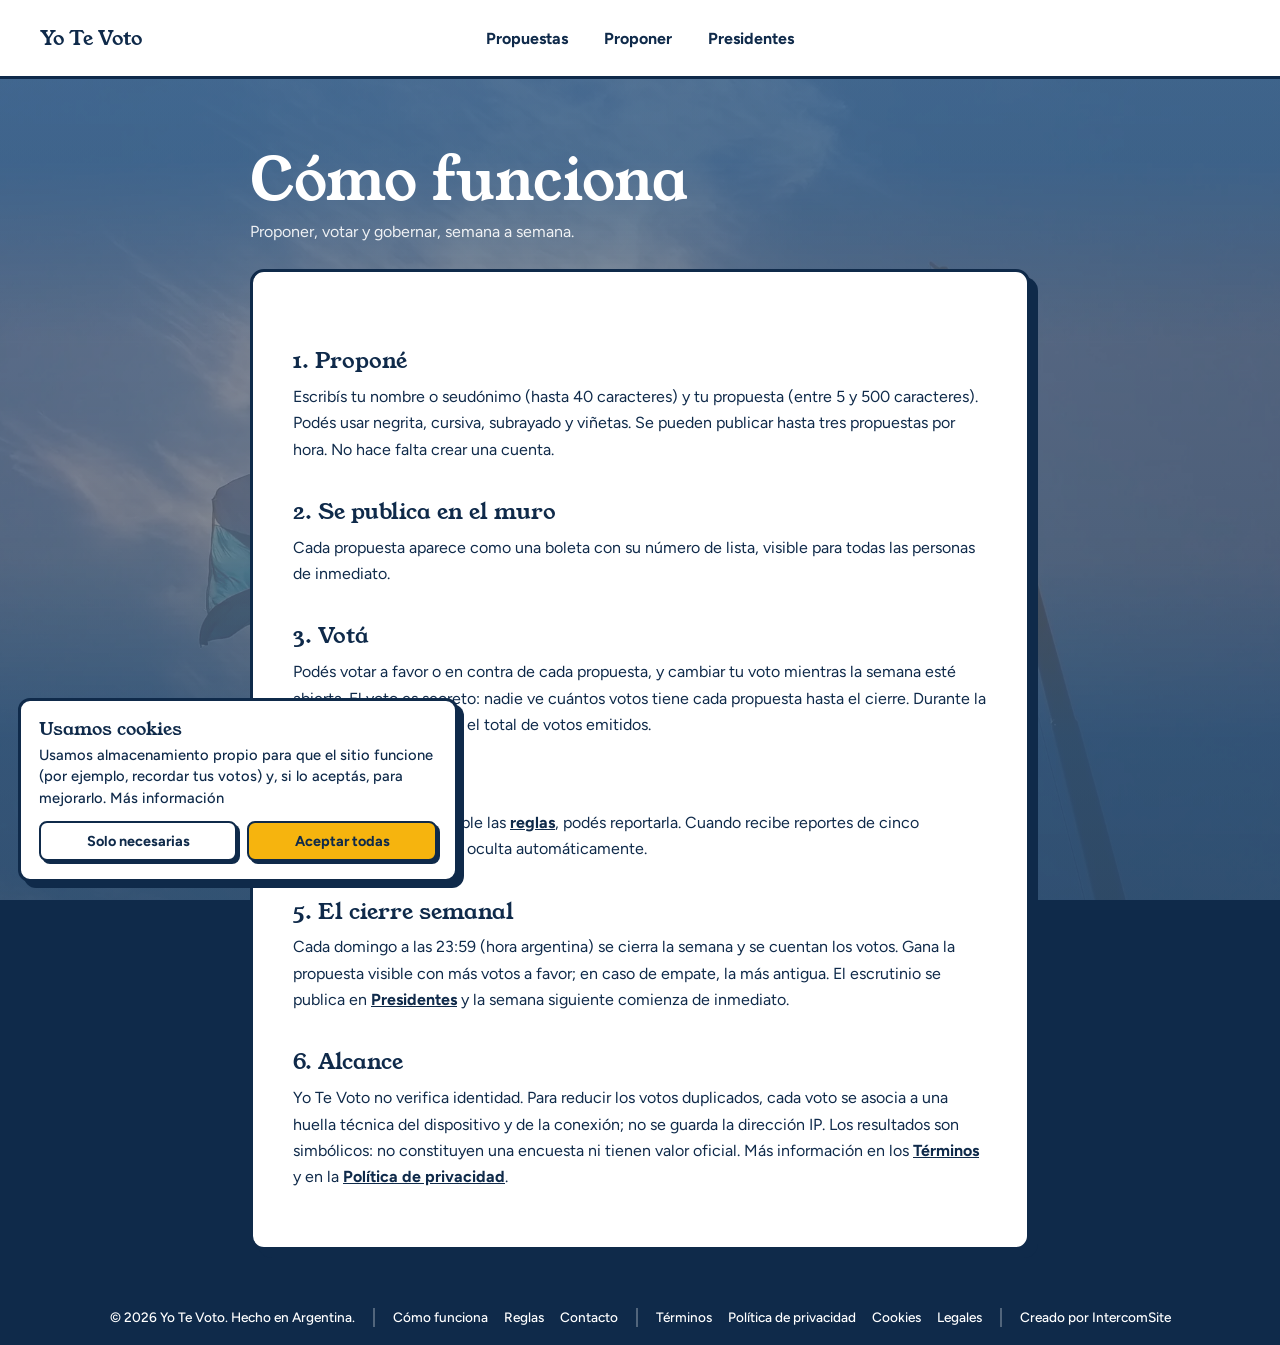
==== como-funciona/index.html @ ecec3f7b "add: Added Adsense" ====
<!doctype html>
<html lang="es-AR">
  <head>
    <meta charset="utf-8" />
    <meta name="viewport" content="width=device-width, initial-scale=1" />
    <title>Cómo funciona | Yo Te Voto</title>
    <meta name="description" content="Descubrí cómo funciona Yo Te Voto: publicá tu propuesta, votá las de otros y conocé a la presidencia de la semana." />
    <meta name="robots" content="index,follow,max-image-preview:large,max-snippet:-1" />
    <link rel="canonical" href="https://yotevoto.com.ar/como-funciona/" />
    <meta name="application-name" content="Yo Te Voto" />
    <meta name="author" content="IntercomSite" />
    <meta name="google-adsense-account" content="ca-pub-2066576602777227" />
    <meta property="og:type" content="website" />
    <meta property="og:site_name" content="Yo Te Voto" />
    <meta property="og:locale" content="es_AR" />
    <meta property="og:title" content="Cómo funciona | Yo Te Voto" />
    <meta property="og:description" content="Descubrí cómo funciona Yo Te Voto: publicá tu propuesta, votá las de otros y conocé a la presidencia de la semana." />
    <meta property="og:url" content="https://yotevoto.com.ar/como-funciona/" />
    <meta property="og:image" content="https://yotevoto.com.ar/assets/img/brand/og-default.png" />
    <meta property="og:image:type" content="image/png" />
    <meta property="og:image:width" content="1200" />
    <meta property="og:image:height" content="630" />
    <meta property="og:image:alt" content="Yo Te Voto: un pájaro que deposita su voto en una urna" />
    <meta name="twitter:card" content="summary_large_image" />
    <meta name="twitter:title" content="Cómo funciona | Yo Te Voto" />
    <meta name="twitter:description" content="Descubrí cómo funciona Yo Te Voto: publicá tu propuesta, votá las de otros y conocé a la presidencia de la semana." />
    <meta name="twitter:image" content="https://yotevoto.com.ar/assets/img/brand/og-default.png" />
    <link rel="icon" href="/favicon.ico" sizes="48x48" />
    <link rel="icon" type="image/png" sizes="32x32" href="/assets/img/brand/favicon-32.png" />
    <link rel="icon" type="image/png" sizes="16x16" href="/assets/img/brand/favicon-16.png" />
    <link rel="apple-touch-icon" href="/assets/img/brand/apple-touch-icon.png" />
    <link rel="manifest" href="/site.webmanifest" />
    <meta name="theme-color" content="#74acdf" />
    <script type="application/ld+json">
      {
        "@context": "https://schema.org",
        "@graph": [
          {
            "@type": "Organization",
            "@id": "https://yotevoto.com.ar/#organizacion",
            "name": "Yo Te Voto",
            "url": "https://yotevoto.com.ar/",
            "logo": {
              "@type": "ImageObject",
              "url": "https://yotevoto.com.ar/assets/img/brand/logo.png",
              "width": 1024,
              "height": 1024
            },
            "email": "contacto@intercomsite.com.ar"
          },
          {
            "@type": "WebSite",
            "@id": "https://yotevoto.com.ar/#sitio",
            "url": "https://yotevoto.com.ar/",
            "name": "Yo Te Voto",
            "inLanguage": "es-AR",
            "publisher": {
              "@id": "https://yotevoto.com.ar/#organizacion"
            }
          },
          {
            "@type": "AboutPage",
            "@id": "https://yotevoto.com.ar/como-funciona/#pagina",
            "url": "https://yotevoto.com.ar/como-funciona/",
            "name": "Cómo funciona | Yo Te Voto",
            "description": "Descubrí cómo funciona Yo Te Voto: publicá tu propuesta, votá las de otros y conocé a la presidencia de la semana.",
            "inLanguage": "es-AR",
            "isPartOf": {
              "@id": "https://yotevoto.com.ar/#sitio"
            },
            "breadcrumb": {
              "@id": "https://yotevoto.com.ar/como-funciona/#migas"
            }
          },
          {
            "@type": "BreadcrumbList",
            "@id": "https://yotevoto.com.ar/como-funciona/#migas",
            "itemListElement": [
              {
                "@type": "ListItem",
                "position": 1,
                "name": "Inicio",
                "item": "https://yotevoto.com.ar/"
              },
              {
                "@type": "ListItem",
                "position": 2,
                "name": "Cómo funciona",
                "item": "https://yotevoto.com.ar/como-funciona/"
              }
            ]
          }
        ]
      }
    </script>
    <link rel="preconnect" href="https://fonts.googleapis.com" />
    <link rel="preconnect" href="https://fonts.gstatic.com" crossorigin />
    <link
      href="https://fonts.googleapis.com/css2?family=Young+Serif&family=Figtree:wght@400;500;700;800&display=swap"
      rel="stylesheet"
    />
    <link rel="stylesheet" href="/assets/css/base.css?v=20261029-10" />
    <link rel="stylesheet" href="/assets/css/legal.css?v=20261029-10" />
    <link rel="stylesheet" href="/assets/css/pie-min.css?v=20261029-10" />
    <link rel="stylesheet" href="/assets/css/consent.css?v=20261029-10" />
    <script type="speculationrules">
      { "prerender": [{ "where": { "href_matches": "/*" }, "eagerness": "moderate" }] }
    </script>
  </head>
  <body class="legal">
    <div class="fondos" id="fondos" aria-hidden="true"></div>

    <header class="nav">
      <a class="marca" href="/muro/">Yo Te Voto</a>
      <nav class="items" aria-label="Principal">
        <a href="/muro/">Propuestas</a>
        <a href="/">Proponer</a>
        <a href="/presidentes/">Presidentes</a>
      </nav>
      <div class="redes"></div>
    </header>

    <main>
      <div class="encabezado">
        <h1>Cómo funciona</h1>
        <p>Proponer, votar y gobernar, semana a semana.</p>
      </div>
      <article class="documento">

        <h2>1. Proponé</h2>
        <p>Escribís tu nombre o seudónimo (hasta 40 caracteres) y tu propuesta (entre 5 y 500 caracteres). Podés usar negrita, cursiva, subrayado y viñetas. Se pueden publicar hasta tres propuestas por hora. No hace falta crear una cuenta.</p>

        <h2>2. Se publica en el muro</h2>
        <p>Cada propuesta aparece como una boleta con su número de lista, visible para todas las personas de inmediato.</p>

        <h2>3. Votá</h2>
        <p>Podés votar a favor o en contra de cada propuesta, y cambiar tu voto mientras la semana esté abierta. El voto es secreto: nadie ve cuántos votos tiene cada propuesta hasta el cierre. Durante la semana solo se muestra el total de votos emitidos.</p>

        <h2>4. Reportá</h2>
        <p>Si una propuesta incumple las <a href="/reglas/">reglas</a>, podés reportarla. Cuando recibe reportes de cinco conexiones distintas, se oculta automáticamente.</p>

        <h2>5. El cierre semanal</h2>
        <p>Cada domingo a las 23:59 (hora argentina) se cierra la semana y se cuentan los votos. Gana la propuesta visible con más votos a favor; en caso de empate, la más antigua. El escrutinio se publica en <a href="/presidentes/">Presidentes</a> y la semana siguiente comienza de inmediato.</p>

        <h2>6. Alcance</h2>
        <p>Yo Te Voto no verifica identidad. Para reducir los votos duplicados, cada voto se asocia a una huella técnica del dispositivo y de la conexión; no se guarda la dirección IP. Los resultados son simbólicos: no constituyen una encuesta ni tienen valor oficial. Más información en los <a href="/terminos/">Términos</a> y en la <a href="/privacidad/">Política de privacidad</a>.</p>

      </article>
    </main>

    <footer class="pie-min">
      <span>© 2026 Yo Te Voto. Hecho en Argentina.</span>
      <nav aria-label="Información"><a href="/como-funciona/">Cómo funciona</a><a href="/reglas/">Reglas</a><a href="mailto:contacto@intercomsite.com.ar">Contacto</a></nav>
      <nav aria-label="Legales"><a href="/terminos/">Términos</a><a href="/privacidad/">Política de privacidad</a><a href="/cookies/">Cookies</a><a href="/legales/">Legales</a></nav>
      <span>Creado por <a class="creador" href="https://intercomsite.com.ar" target="_blank" rel="noopener">IntercomSite</a></span>
    </footer>
    <script defer src="/assets/js/fondos.js?v=20261029-10"></script>
    <script defer src="/assets/js/consent.js?v=20261029-10"></script>
  </body>
</html>
---- assets/css/base.css ----
:root {
  --cielo: #74acdf;
  --marino: #0f2a4a;
  --sol: #f6b40e;
  --blanco: #fff;
  --papel: #eef4fa;
  --serif: "Young Serif", Georgia, "Times New Roman", serif;
  --sans: "Figtree", system-ui, -apple-system, "Segoe UI", sans-serif;
}
*,
*::before,
*::after {
  box-sizing: border-box;
}
html {
  scroll-behavior: smooth;
}
body {
  margin: 0;
  font-family: var(--sans);
  color: var(--marino);
  background: var(--marino);
  -webkit-font-smoothing: antialiased;
}
a {
  color: inherit;
}

/* ---------- Transición entre páginas (View Transitions) ----------
   La página vieja queda opaca y la nueva aparece encima: sin parpadeos. */
@view-transition {
  navigation: auto;
}
.marca {
  view-transition-name: marca;
}
@keyframes vt-entra {
  from {
    opacity: 0;
  }
}
::view-transition-image-pair(root) {
  isolation: auto;
}
::view-transition-old(root),
::view-transition-new(root) {
  mix-blend-mode: normal;
}
::view-transition-old(root) {
  animation: none;
}
::view-transition-new(root) {
  animation: vt-entra 0.35s ease-out both;
}
::view-transition-group(marca) {
  animation-duration: 0.35s;
}
@media (prefers-reduced-motion: reduce) {
  @view-transition {
    navigation: none;
  }
}

/* ---------- Scrollbar a tono con la web ---------- */
/* Solo Firefox: si Chrome/Edge/Safari ven estas dos propiedades,
         ignoran el estilo ::-webkit-scrollbar de abajo y vuelven las flechas. */
@supports not selector(::-webkit-scrollbar) {
  html {
    scrollbar-width: thin;
    scrollbar-color: var(--cielo) var(--marino);
  }
}
::-webkit-scrollbar {
  width: 12px;
  height: 12px;
}
::-webkit-scrollbar-button {
  display: none; /* sin flechas */
  width: 0;
  height: 0;
}
::-webkit-scrollbar-track {
  background: var(--marino);
}
::-webkit-scrollbar-thumb {
  background: var(--cielo);
  border: 2px solid var(--marino);
  border-radius: 10px;
}
::-webkit-scrollbar-thumb:hover,
::-webkit-scrollbar-thumb:active {
  background: var(--sol);
}
::-webkit-scrollbar-corner {
  background: var(--marino);
}

/* ---------- Íconos ---------- */
.material-symbols-rounded {
  font-size: 22px;
  line-height: 1;
  user-select: none;
  font-variation-settings:
    "FILL" 0,
    "wght" 500,
    "opsz" 24;
  transition: font-variation-settings 0.15s;
}
:focus-visible {
  outline: 3px solid var(--sol);
  outline-offset: 3px;
}

/* ---------- Fondo con slideshow ----------
   Cada capa sube con fade (z-index 2) sobre la anterior (z-index 1), que sigue
   opaca y con su zoom hasta que termina el fade: sin cortes ni saltos. */
.fondos {
  position: fixed;
  inset: 0;
  z-index: -1;
  background: var(--marino);
  overflow: hidden;
}
.fondo {
  position: absolute;
  inset: 0;
  background-size: cover;
  background-position: center;
  opacity: 0;
  transform: scale(1);
  will-change: opacity, transform;
  transition:
    opacity 1.6s ease,
    transform 0s 1.6s;
}
.fondo.previo,
.fondo.activo {
  opacity: 1;
  z-index: 1;
  transform: scale(1.08);
  transition:
    opacity 1.6s ease,
    transform 9s linear; /* igual en ambas: el zoom no se corta al pasar a previo */
}
.fondo.activo {
  z-index: 2;
}
/* Overlay: banda celeste-blanca-celeste (bandera) + velo marino para leer el texto */
.fondos::after {
  content: "";
  position: absolute;
  inset: 0;
  z-index: 3;
  background:
    linear-gradient(rgba(8, 20, 38, 0.38), rgba(8, 20, 38, 0.58)),
    linear-gradient(
      rgba(116, 172, 223, 0.85) 18%,
      rgba(255, 255, 255, 0.55) 38% 62%,
      rgba(116, 172, 223, 0.85) 82%
    );
}

/* ---------- Navbar ---------- */
.nav {
  position: fixed;
  inset: 0 0 auto 0;
  z-index: 30;
  display: grid;
  grid-template-columns: 1fr auto 1fr;
  align-items: center;
  gap: 12px;
  padding: 19px clamp(18px, 4vw, 40px); /* mismo lugar que el título de index */
  background: var(--blanco);
  border-bottom: 3px solid var(--marino);
}
.marca {
  font: 400 1.25rem/28px var(--serif); /* mismo tamaño y alto de línea que en index */
  text-decoration: none;
  justify-self: start;
  /* anclado arriba: su posición (40, 24) no depende de lo que tenga el resto del header */
  align-self: start;
  margin-top: 5px;
}
.redes {
  min-height: 38px; /* aunque esté vacío, el header mide lo mismo */
}
.items {
  display: flex;
  gap: 6px;
}
.items a {
  font-weight: 700;
  text-decoration: none;
  padding: 6px 13px;
  border: 2px solid transparent;
  border-radius: 8px;
  transition: background 0.15s;
}
.items a:hover {
  background: var(--cielo);
  border-color: var(--marino);
}
.items a[aria-current] {
  background: var(--sol);
  border-color: var(--marino);
  box-shadow: 2px 2px 0 var(--marino);
}
.redes {
  display: flex;
  gap: 9px;
  justify-content: flex-end;
}
.redes a {
  width: 38px;
  height: 38px;
  display: grid;
  place-items: center;
  background: var(--blanco);
  border: 2px solid var(--marino);
  border-radius: 8px;
  box-shadow: 3px 3px 0 var(--marino);
  transition:
    transform 0.1s,
    box-shadow 0.1s,
    background 0.15s;
}
.redes a:hover {
  background: var(--cielo);
}
.redes a:active {
  transform: translate(3px, 3px);
  box-shadow: 0 0 0 var(--marino);
}
.redes svg {
  width: 20px;
  height: 20px;
  display: block;
}
@media (max-width: 760px) {
  .nav {
    grid-template-columns: 1fr auto;
  }
  .items {
    grid-column: 1 / -1;
    grid-row: 2;
    justify-content: center;
  }
  .redes {
    grid-row: 1;
    grid-column: 2;
  }
}

/* ---------- Footer con bandera ---------- */
.pie {
  position: relative;
  overflow: hidden;
  margin-top: 90px;
  min-height: 600px;
  background: var(--cielo);
  border-top: 3px solid var(--marino);
}
.bandera {
  position: absolute;
  inset: 0;
  width: 100%;
  height: 100%;
  display: block;
}
.pie::before {
  content: "";
  position: absolute;
  inset: 0;
  z-index: 1;
  background: linear-gradient(rgba(238, 244, 250, 0.55), rgba(238, 244, 250, 0) 12%);
}
.pie-contenido {
  position: relative;
  z-index: 2;
  max-width: 1180px;
  margin: 0 auto;
  padding: 56px clamp(20px, 5vw, 40px) 0;
  display: grid;
  grid-template-columns: 1.6fr 1fr 1fr 1fr 1fr;
  gap: 32px;
}
.pie h3 {
  font: 800 0.98rem var(--sans);
  margin: 0 0 14px;
}
.pie-contenido a {
  display: block;
  width: fit-content; /* el link mide lo que mide su texto, no toda la columna */
  text-decoration: none;
  font-weight: 500;
  padding: 4px 0;
}
.pie-contenido a:hover {
  text-decoration: underline;
  text-underline-offset: 3px;
  text-decoration-thickness: 2px;
}
.pie .marca-col strong {
  font: 400 1.3rem var(--serif);
  display: block;
}
.pie .marca-col p {
  margin: 8px 0 16px;
  max-width: 36ch;
  line-height: 1.5;
  font-size: 0.95rem;
}
.pie .marca-col .cta {
  display: inline-block;
  font-weight: 800;
  background: var(--sol);
  border: 2px solid var(--marino);
  border-radius: 10px;
  padding: 10px 16px;
  box-shadow: 4px 4px 0 var(--marino);
  transition:
    transform 0.12s,
    box-shadow 0.12s;
}
.pie .marca-col .cta:hover {
  transform: translate(-1px, -1px);
  box-shadow: 5px 5px 0 var(--marino);
  text-decoration: none;
}
.pie .marca-col .cta:active {
  transform: translate(4px, 4px);
  box-shadow: 0 0 0 var(--marino);
}
.pie .copy {
  font-size: 0.82rem;
  opacity: 0.7;
  margin-top: 16px;
}
.gigante {
  position: absolute;
  z-index: 2;
  left: 50%;
  bottom: -0.13em;
  transform: translateX(-50%);
  margin: 0;
  white-space: nowrap;
  pointer-events: none;
  font: 400 clamp(2.6rem, 11.5vw, 10.5rem)/0.9 var(--serif);
  color: var(--blanco);
  -webkit-text-stroke: 3px var(--marino);
}
@media (prefers-reduced-motion: reduce) {
  .fondo,
  .fondo.activo {
    transition: opacity 0.01s;
    transform: none;
  }
}

/* ---------- Cartel de "sin contenido" ---------- */
.vacio {
  max-width: 540px;
  margin-inline: auto; /* centrado */
  background: var(--blanco);
  border: 3px solid var(--marino);
  border-radius: 14px;
  box-shadow: 8px 8px 0 var(--marino);
  overflow: hidden;
  animation: vacio-entra 0.5s ease-out both;
}
.vacio[hidden] {
  display: none;
}
.vacio-cab {
  padding: 10px;
  border-bottom: 3px solid var(--marino);
  background: linear-gradient(
    var(--cielo) 0 33.33%,
    var(--blanco) 33.33% 66.66%,
    var(--cielo) 66.66%
  );
}
.vacio-pill {
  display: inline-block;
  font-weight: 800;
  font-size: 0.85rem;
  background: var(--blanco);
  border: 3px solid var(--marino);
  border-radius: 8px;
  padding: 3px 12px 4px;
}
.vacio-cuerpo {
  padding: 22px 24px 26px;
  text-align: center;
}
.vacio-ic {
  width: 84px;
  height: 84px;
  display: block;
  margin: 0 auto 8px;
}
.vacio h2 {
  font: 400 clamp(1.5rem, 4vw, 1.9rem) / 1.15 var(--serif);
  margin: 0 0 10px;
  text-wrap: balance;
}
.vacio p {
  margin: 0 auto 20px;
  max-width: 38ch;
  line-height: 1.5;
}
.vacio .cta {
  display: inline-block;
  font-weight: 800;
  text-decoration: none;
  background: var(--sol);
  border: 2px solid var(--marino);
  border-radius: 10px;
  padding: 11px 18px;
  box-shadow: 4px 4px 0 var(--marino);
  transition:
    transform 0.12s,
    box-shadow 0.12s;
}
.vacio .cta:hover {
  transform: translate(-1px, -1px);
  box-shadow: 5px 5px 0 var(--marino);
}
.vacio .cta:active {
  transform: translate(4px, 4px);
  box-shadow: 0 0 0 var(--marino);
}
@keyframes vacio-entra {
  from {
    opacity: 0;
    transform: translateY(18px);
  }
}
@media (prefers-reduced-motion: reduce) {
  .vacio {
    animation: none;
  }
}

/* ---------- Skeleton: mismo molde que el contenido real ---------- */
.sk {
  display: block;
  border-radius: 6px;
  background: linear-gradient(90deg, #dbe5f0 25%, #f1f6fb 50%, #dbe5f0 75%) 0 0 / 200% 100%;
  animation: sk 1.3s linear infinite;
}
.sk-linea {
  height: 1rem;
  margin: 0 0 0.55rem;
}
@keyframes sk {
  to {
    background-position: -200% 0;
  }
}
@media (prefers-reduced-motion: reduce) {
  .sk {
    animation: none;
  }
}

/* hidden siempre gana, aunque el elemento tenga display propio */
[hidden] {
  display: none !important;
}

/* Sin contenido no hace falta tanto alto: footer más bajo y menos aire */
body.sin-contenido .pie {
  margin-top: 48px; /* el alto del footer no cambia: si se achica, el sol pisa los links */
}

/* Celulares angostos (hasta 320 px): el nav entra completo, sin cortes */
@media (max-width: 380px) {
  .nav {
    gap: 8px;
  }
  .marca {
    white-space: nowrap;
  }
  .items {
    gap: 0;
    justify-content: space-between;
  }
  .items a {
    padding: 6px 7px;
    font-size: 0.88rem;
  }
  .redes {
    gap: 7px;
  }
  .redes a {
    width: 34px;
    height: 34px;
  }
  .redes svg {
    width: 18px;
    height: 18px;
  }
}


/* el link del creador va dentro de la frase: en línea, sin el padding de los links de columna */
.pie .copy a {
  display: inline;
  padding: 0;
}

/* ---------- Footer en tablet y celular ----------
   El footer mide lo que mide su contenido: texto arriba, bandera (con el sol) abajo, sin pisarse.
   El borde superior de la bandera se funde con el fondo celeste para que no haya corte. */
@media (max-width: 1024px) {
  .pie,
  body.sin-contenido .pie {
    display: flex;
    flex-direction: column;
    min-height: 0;
    margin-top: 56px;
  }
  .pie-contenido {
    grid-template-columns: repeat(4, 1fr);
    gap: 28px 24px;
    padding-bottom: 8px;
  }
  .marca-col {
    grid-column: 1 / -1;
  }
  .bandera {
    order: 2;
    position: relative;
    inset: auto;
    flex: none;
    height: 340px;
    -webkit-mask-image: linear-gradient(to bottom, transparent, #000 80px);
    mask-image: linear-gradient(to bottom, transparent, #000 80px);
  }
}
@media (max-width: 600px) {
  .pie-contenido {
    grid-template-columns: 1fr 1fr;
  }
  .bandera {
    height: 300px;
  }
}

/* El footer siempre queda al fondo de la pantalla, aunque haya poco contenido o la ventana sea muy alta */
body {
  min-height: 100vh;
  min-height: 100dvh;
  display: flex;
  flex-direction: column;
}
main {
  flex: 1 0 auto;
  width: 100%;
}
---- assets/css/legal.css ----
/* Páginas legales (usan base.css para el nav, el fondo y la transición) */
.legal {
  min-height: 100vh;
  display: flex;
  flex-direction: column;
}
.legal main {
  flex: 1;
  width: 100%;
}
.documento {
  background: var(--blanco);
  border: 3px solid var(--marino);
  border-radius: 14px;
  box-shadow: 8px 8px 0 var(--marino);
  padding: clamp(20px, 4vw, 40px);
  line-height: 1.65;
}
.documento h2 {
  font: 400 1.4rem/1.2 var(--serif);
  margin: 1.6em 0 0.4em;
}
.documento p {
  margin: 0 0 1em;
}
.documento h3 {
  font: 700 1.05rem/1.3 var(--sans);
  margin: 1.2em 0 0.3em;
}
.documento ul,
.documento ol {
  margin: 0 0 1em;
  padding-left: 1.4em;
}
.documento li {
  margin: 0 0 0.45em;
}
.documento a {
  color: var(--marino);
  font-weight: 700;
}
.documento code {
  font: 600 0.88em ui-monospace, Consolas, monospace;
  background: var(--papel);
  padding: 1px 6px;
  border-radius: 5px;
}
.documento table {
  width: 100%;
  border-collapse: collapse;
  margin: 0 0 1.2em;
  font-size: 0.92rem;
}
.documento th,
.documento td {
  text-align: left;
  vertical-align: top;
  padding: 9px 10px;
  border-bottom: 2px dashed rgba(15, 42, 74, 0.28);
}
.documento th {
  font-weight: 800;
  border-bottom: 2px solid var(--marino);
}
@media (max-width: 640px) {
  .documento table {
    display: block;
    overflow-x: auto;
  }
}
.documento .aviso {
  font-size: 0.88rem;
  padding: 12px 14px;
  background: var(--papel);
  border: 2px solid var(--marino);
  border-radius: 10px;
}
.documento .meta {
  font-size: 0.88rem;
  opacity: 0.7;
}
.documento button {
  font: 700 0.95rem var(--sans);
  color: var(--marino);
  background: var(--sol);
  border: 2px solid var(--marino);
  border-radius: 10px;
  padding: 10px 16px;
  box-shadow: 4px 4px 0 var(--marino);
  cursor: pointer;
}
.documento button:active {
  transform: translate(4px, 4px);
  box-shadow: 0 0 0 var(--marino);
}
.legal .pie-min {
  --pie-color: #fff;
}
.legal main {
  max-width: 860px;
  margin: 0 auto;
  padding: 150px clamp(16px, 4vw, 40px) 40px;
}
@media (max-width: 760px) {
  .legal main {
    padding-top: 170px;
  }
}
.legal .encabezado {
  margin-bottom: 28px;
  color: var(--blanco);
}
.legal .encabezado h1 {
  font: 400 clamp(2rem, 6vw, 3.6rem) / 1.08 var(--serif);
  margin: 0 0 10px;
}
.legal .encabezado p {
  margin: 0;
  opacity: 0.9;
}
---- assets/css/pie-min.css ----
/* Footer de solo texto (home y páginas legales). --pie-color lo define cada página. */
.pie-min {
  --pie-color: #0f2a4a;
  display: flex;
  flex-wrap: wrap;
  justify-content: center;
  align-items: center;
  gap: 6px 18px;
  padding: 18px clamp(16px, 4vw, 40px);
  font: 500 0.85rem/1.4 "Figtree", system-ui, sans-serif;
  color: var(--pie-color);
  text-align: center;
}
/* mismo estilo que los links del footer grande: sin subrayado y se subrayan al hover */
.pie-min a {
  color: inherit;
  font-weight: 500;
  text-decoration: none;
}
.pie-min nav {
  display: flex;
  flex-wrap: wrap;
  justify-content: center;
  gap: 4px 16px;
}
.pie-min a:hover {
  text-decoration: underline;
  text-underline-offset: 3px;
  text-decoration-thickness: 2px;
}

/* Grupos del pie: © | información | legales | autoría. En pantallas anchas van en una fila con divisores;
   en las angostas se apilan, centrados, para que nada quede cortado ni desparejo. */
@media (min-width: 1100px) {
  .pie-min {
    gap: 6px 0;
  }
  .pie-min > * + * {
    margin-left: 18px;
    padding-left: 18px;
    border-left: 2px solid color-mix(in srgb, var(--pie-color) 28%, transparent);
  }
}
@media (max-width: 1099px) {
  .pie-min {
    flex-direction: column;
    flex-wrap: nowrap;
    gap: 10px;
  }
  .pie-min nav {
    gap: 6px 18px;
  }
}
---- assets/css/consent.css ----
/* Banner de cookies. Colores propios para que funcione en cualquier página. */
.cookies {
  position: fixed;
  z-index: 70;
  left: 18px;
  bottom: 18px;
  width: min(440px, calc(100% - 36px));
  padding: 16px 18px 18px;
  font: 500 0.92rem/1.45 "Figtree", system-ui, sans-serif;
  color: #0f2a4a;
  background: #fff;
  border: 3px solid #0f2a4a;
  border-radius: 12px;
  box-shadow: 6px 6px 0 #0f2a4a;
  animation: cookies-sube 0.45s cubic-bezier(0.2, 1.3, 0.4, 1) 0.4s both;
}
.cookies.sale {
  animation: cookies-baja 0.3s ease-in forwards;
}
.cookies p {
  margin: 0 0 12px;
}
.cookies strong {
  font: 400 1.1rem "Young Serif", Georgia, serif;
  display: block;
  margin-bottom: 4px;
}
/* link de texto como los del footer y "Saltar" del tutorial: se subraya al pasar el mouse */
.cookies a {
  color: inherit;
  font-weight: 500;
  text-decoration: none;
}
.cookies a:hover,
.cookies a:focus-visible {
  text-decoration: underline;
  text-underline-offset: 3px;
  text-decoration-thickness: 2px;
}
.cookies-btns {
  display: flex;
  flex-wrap: wrap;
  gap: 10px;
}
.cookies-btns button {
  flex: 1 1 auto;
  font: 700 0.9rem "Figtree", system-ui, sans-serif;
  color: #0f2a4a;
  background: #fff;
  border: 2px solid #0f2a4a;
  border-radius: 8px;
  padding: 9px 14px;
  box-shadow: 3px 3px 0 #0f2a4a;
  cursor: pointer;
  transition:
    transform 0.1s,
    box-shadow 0.1s,
    background 0.15s;
}
.cookies-btns button:hover {
  background: #74acdf;
}
.cookies-btns .ok {
  background: #f6b40e;
}
.cookies-btns button:active {
  transform: translate(3px, 3px);
  box-shadow: 0 0 0 #0f2a4a;
}
@keyframes cookies-sube {
  from {
    opacity: 0;
    transform: translateY(30px);
  }
}
@keyframes cookies-baja {
  to {
    opacity: 0;
    transform: translateY(30px);
  }
}
@media (max-width: 520px) {
  .cookies {
    left: 12px;
    bottom: 12px;
    width: calc(100% - 24px);
  }
}
@media (prefers-reduced-motion: reduce) {
  .cookies,
  .cookies.sale {
    animation: none;
  }
}
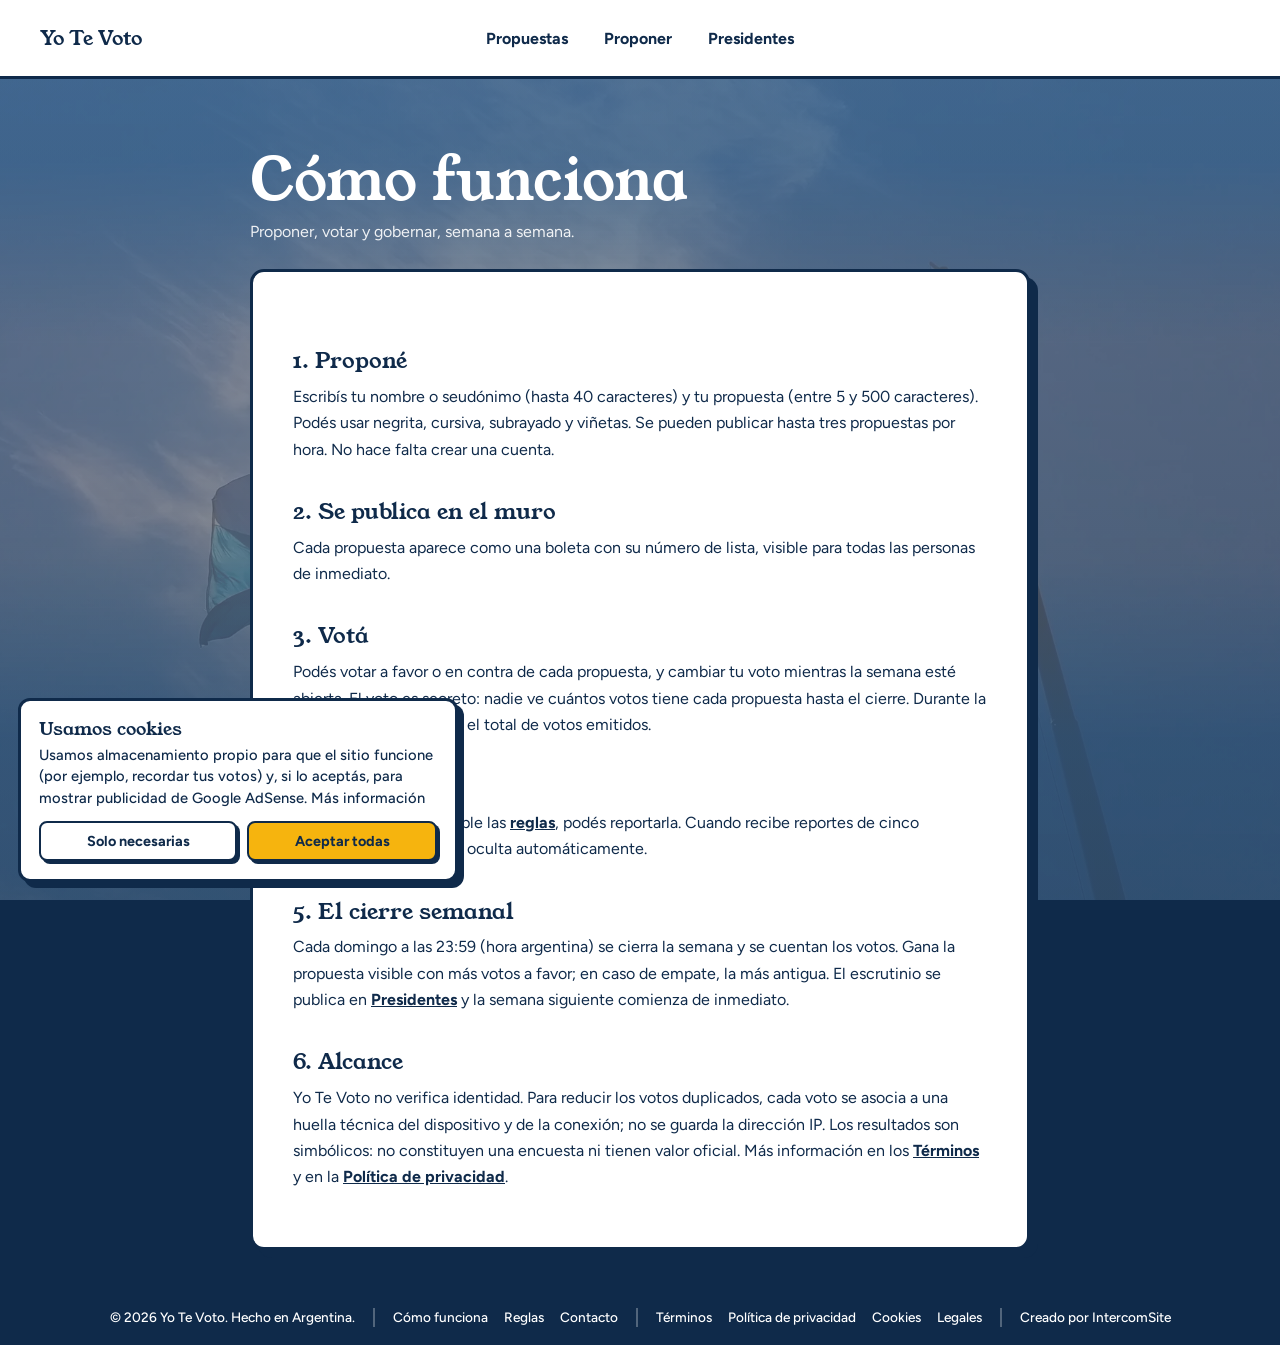
==== commit 5362f289: "add: AdSense activo con consentimiento y textos legales - ads.js: IDs de los 3 bloques (lateral-izq," ====
--- a/como-funciona/index.html
+++ b/como-funciona/index.html
@@ -99,10 +99,10 @@
       href="https://fonts.googleapis.com/css2?family=Young+Serif&family=Figtree:wght@400;500;700;800&display=swap"
       rel="stylesheet"
     />
-    <link rel="stylesheet" href="/assets/css/base.css?v=20261029-10" />
-    <link rel="stylesheet" href="/assets/css/legal.css?v=20261029-10" />
-    <link rel="stylesheet" href="/assets/css/pie-min.css?v=20261029-10" />
-    <link rel="stylesheet" href="/assets/css/consent.css?v=20261029-10" />
+    <link rel="stylesheet" href="/assets/css/base.css?v=20261029-13" />
+    <link rel="stylesheet" href="/assets/css/legal.css?v=20261029-13" />
+    <link rel="stylesheet" href="/assets/css/pie-min.css?v=20261029-13" />
+    <link rel="stylesheet" href="/assets/css/consent.css?v=20261029-13" />
     <script type="speculationrules">
       { "prerender": [{ "where": { "href_matches": "/*" }, "eagerness": "moderate" }] }
     </script>
@@ -154,7 +154,7 @@
       <nav aria-label="Legales"><a href="/terminos/">Términos</a><a href="/privacidad/">Política de privacidad</a><a href="/cookies/">Cookies</a><a href="/legales/">Legales</a></nav>
       <span>Creado por <a class="creador" href="https://intercomsite.com.ar" target="_blank" rel="noopener">IntercomSite</a></span>
     </footer>
-    <script defer src="/assets/js/fondos.js?v=20261029-10"></script>
-    <script defer src="/assets/js/consent.js?v=20261029-10"></script>
+    <script defer src="/assets/js/fondos.js?v=20261029-13"></script>
+    <script defer src="/assets/js/consent.js?v=20261029-13"></script>
   </body>
 </html>
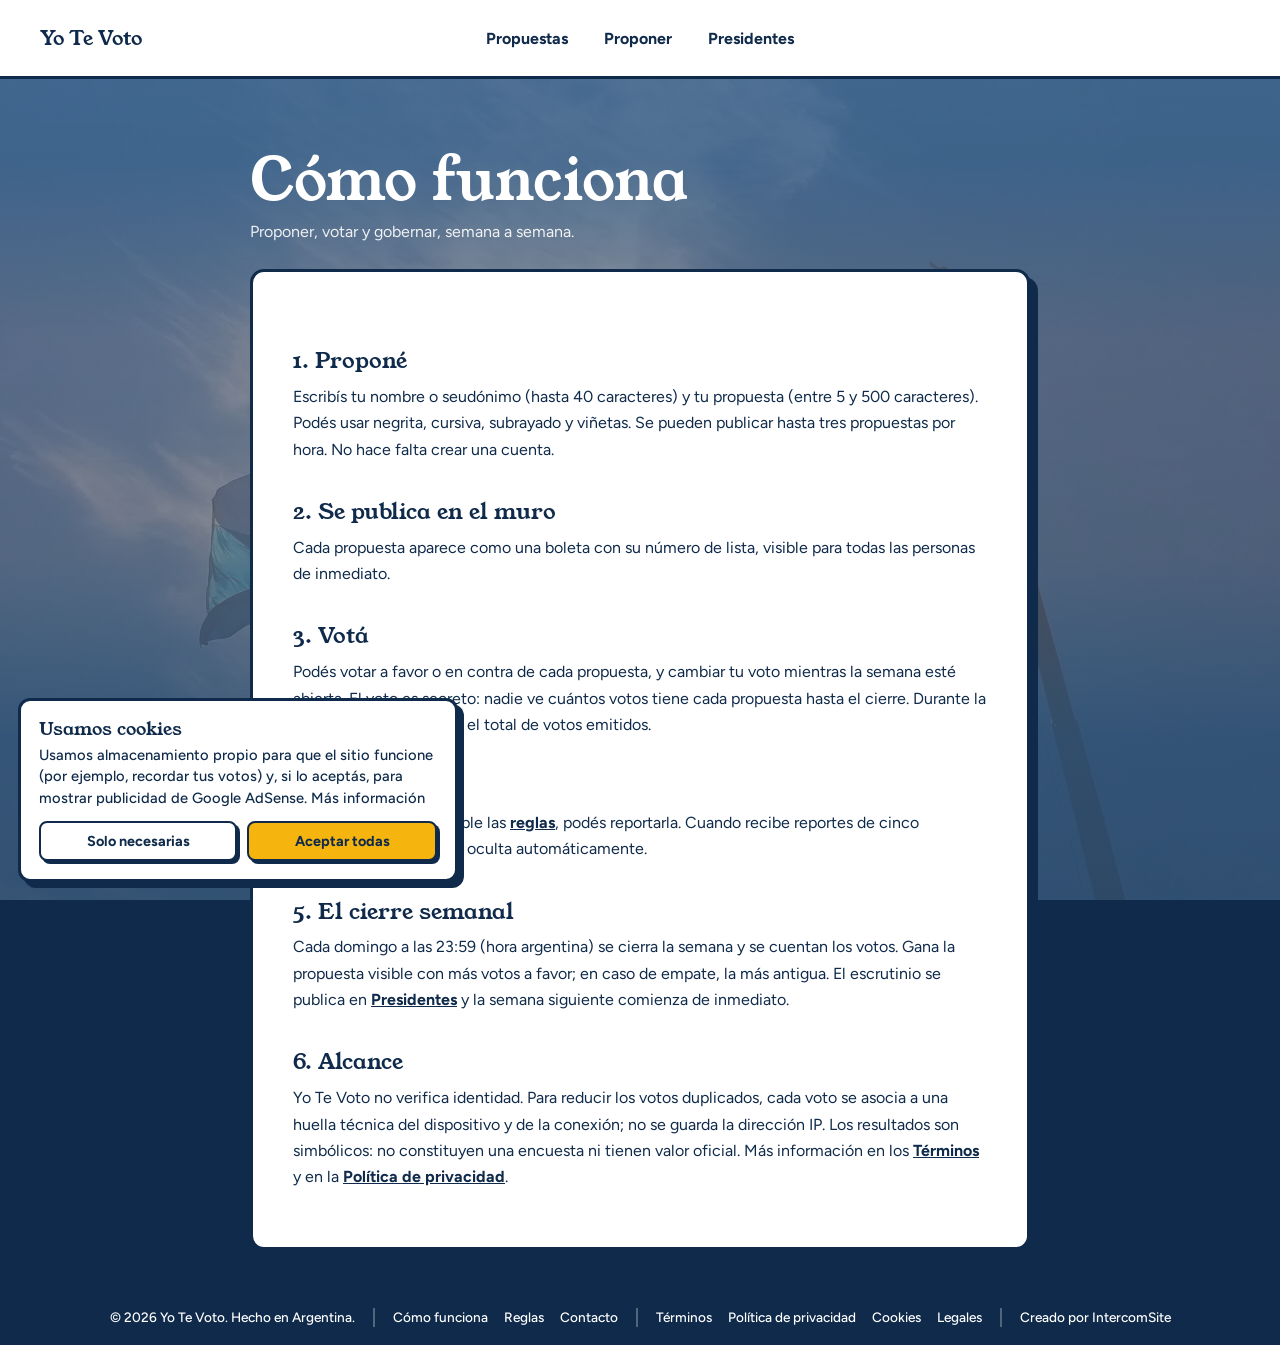
==== commit 34c9a8bd: "add: X (@Yotevotoarg) en redes sociales" ====
--- a/como-funciona/index.html
+++ b/como-funciona/index.html
@@ -46,7 +46,11 @@
               "width": 1024,
               "height": 1024
             },
-            "email": "contacto@intercomsite.com.ar"
+            "email": "contacto@yotevoto.com.ar",
+            "sameAs": [
+              "https://www.instagram.com/yotevoto/",
+              "https://x.com/Yotevotoarg"
+            ]
           },
           {
             "@type": "WebSite",
@@ -150,7 +154,7 @@
 
     <footer class="pie-min">
       <span>© 2026 Yo Te Voto. Hecho en Argentina.</span>
-      <nav aria-label="Información"><a href="/como-funciona/">Cómo funciona</a><a href="/reglas/">Reglas</a><a href="mailto:contacto@intercomsite.com.ar">Contacto</a></nav>
+      <nav aria-label="Información"><a href="/como-funciona/">Cómo funciona</a><a href="/reglas/">Reglas</a><a href="mailto:contacto@yotevoto.com.ar">Contacto</a></nav>
       <nav aria-label="Legales"><a href="/terminos/">Términos</a><a href="/privacidad/">Política de privacidad</a><a href="/cookies/">Cookies</a><a href="/legales/">Legales</a></nav>
       <span>Creado por <a class="creador" href="https://intercomsite.com.ar" target="_blank" rel="noopener">IntercomSite</a></span>
     </footer>
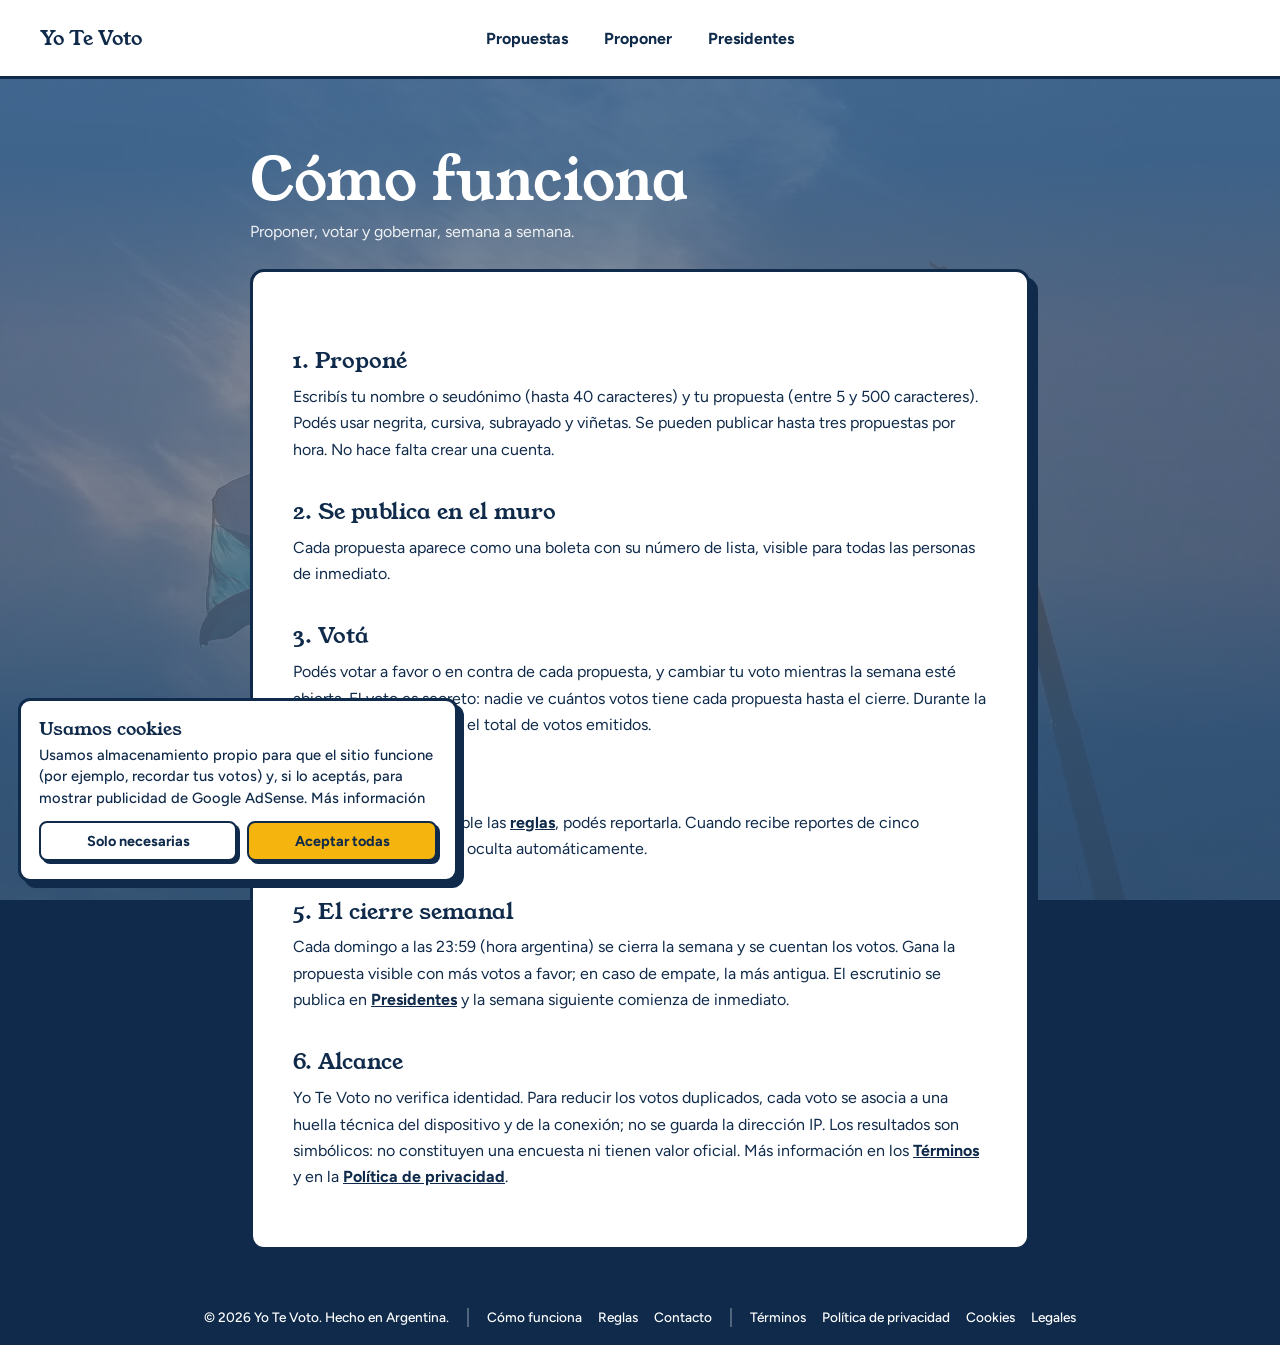
==== commit 6b27dcbf: "fix: eliminar toda referencia a IntercomSite" ====
--- a/como-funciona/index.html
+++ b/como-funciona/index.html
@@ -8,7 +8,6 @@
     <meta name="robots" content="index,follow,max-image-preview:large,max-snippet:-1" />
     <link rel="canonical" href="https://yotevoto.com.ar/como-funciona/" />
     <meta name="application-name" content="Yo Te Voto" />
-    <meta name="author" content="IntercomSite" />
     <meta name="google-adsense-account" content="ca-pub-2066576602777227" />
     <meta property="og:type" content="website" />
     <meta property="og:site_name" content="Yo Te Voto" />
@@ -156,7 +155,6 @@
       <span>© 2026 Yo Te Voto. Hecho en Argentina.</span>
       <nav aria-label="Información"><a href="/como-funciona/">Cómo funciona</a><a href="/reglas/">Reglas</a><a href="mailto:contacto@yotevoto.com.ar">Contacto</a></nav>
       <nav aria-label="Legales"><a href="/terminos/">Términos</a><a href="/privacidad/">Política de privacidad</a><a href="/cookies/">Cookies</a><a href="/legales/">Legales</a></nav>
-      <span>Creado por <a class="creador" href="https://intercomsite.com.ar" target="_blank" rel="noopener">IntercomSite</a></span>
     </footer>
     <script defer src="/assets/js/fondos.js?v=20261029-13"></script>
     <script defer src="/assets/js/consent.js?v=20261029-13"></script>
--- a/assets/css/base.css
+++ b/assets/css/base.css
@@ -504,12 +504,6 @@
 }
 
 
-/* el link del creador va dentro de la frase: en línea, sin el padding de los links de columna */
-.pie .copy a {
-  display: inline;
-  padding: 0;
-}
-
 /* ---------- Footer en tablet y celular ----------
    El footer mide lo que mide su contenido: texto arriba, bandera (con el sol) abajo, sin pisarse.
    El borde superior de la bandera se funde con el fondo celeste para que no haya corte. */
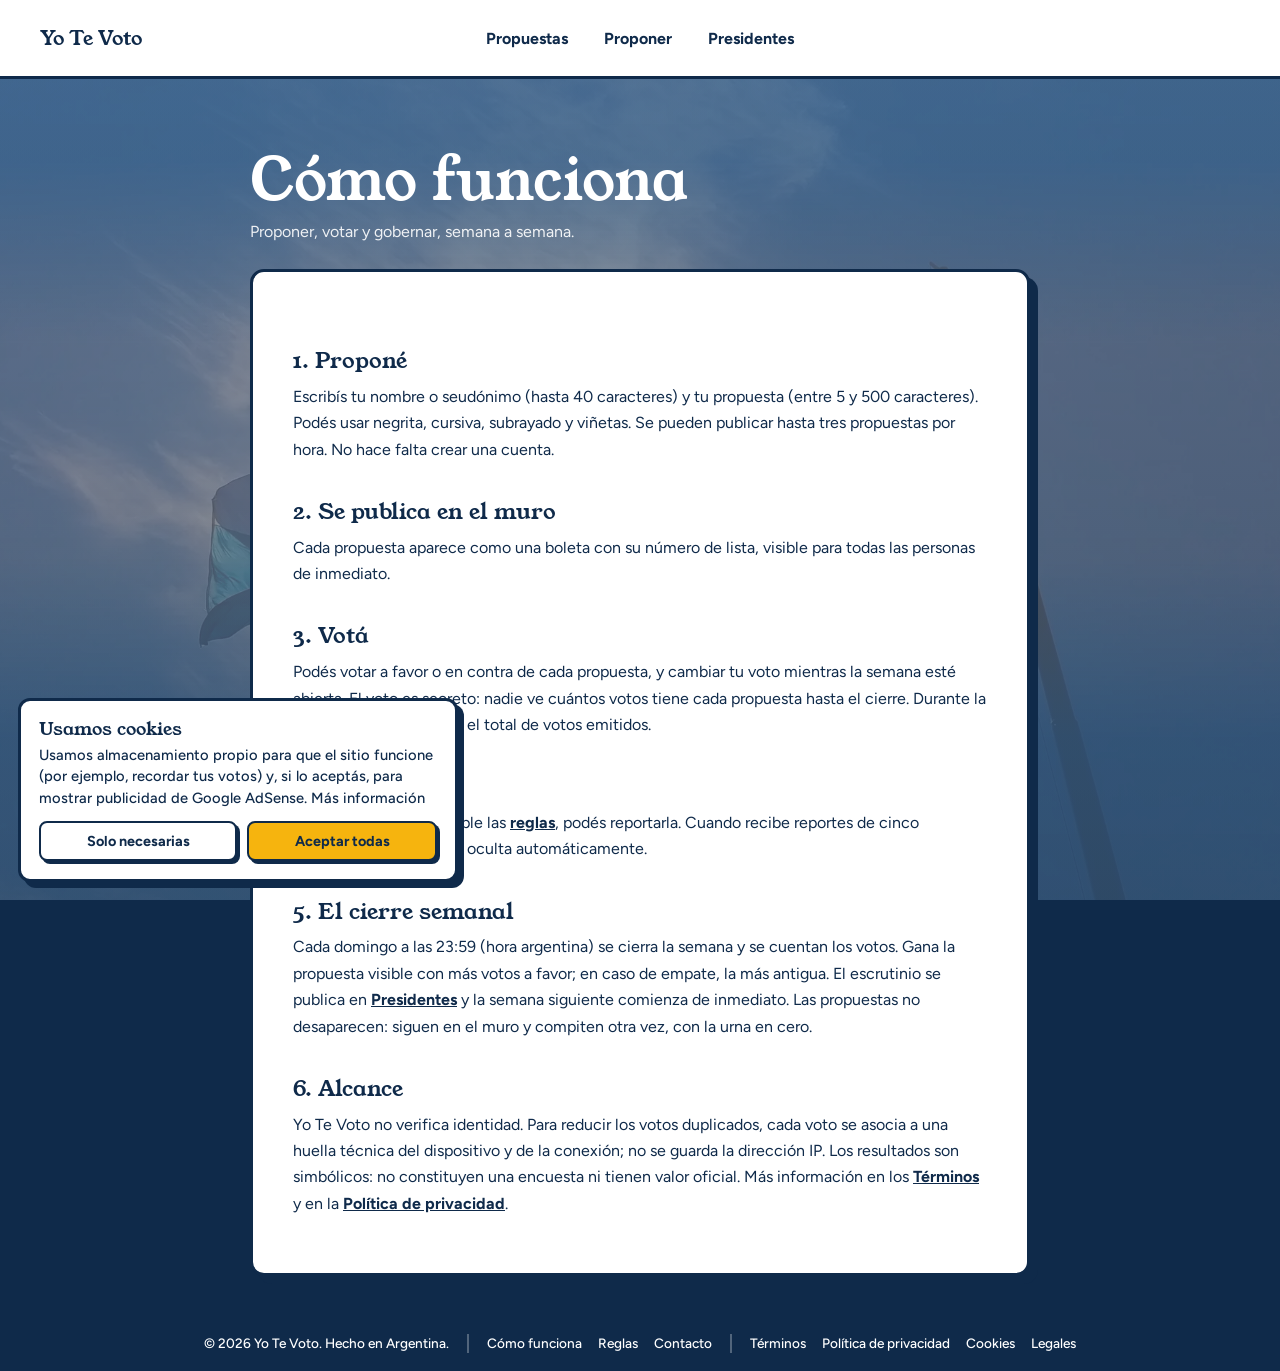
==== commit 5be87804: "fix: las propuestas siguen en el muro y compiten cada semana; porcentaje dentro de la barra Co-Autho" ====
--- a/como-funciona/index.html
+++ b/como-funciona/index.html
@@ -47,7 +47,6 @@
             },
             "email": "contacto@yotevoto.com.ar",
             "sameAs": [
-              "https://www.instagram.com/yotevoto/",
               "https://x.com/Yotevotoarg"
             ]
           },
@@ -143,7 +142,7 @@
         <p>Si una propuesta incumple las <a href="/reglas/">reglas</a>, podés reportarla. Cuando recibe reportes de cinco conexiones distintas, se oculta automáticamente.</p>
 
         <h2>5. El cierre semanal</h2>
-        <p>Cada domingo a las 23:59 (hora argentina) se cierra la semana y se cuentan los votos. Gana la propuesta visible con más votos a favor; en caso de empate, la más antigua. El escrutinio se publica en <a href="/presidentes/">Presidentes</a> y la semana siguiente comienza de inmediato.</p>
+        <p>Cada domingo a las 23:59 (hora argentina) se cierra la semana y se cuentan los votos. Gana la propuesta visible con más votos a favor; en caso de empate, la más antigua. El escrutinio se publica en <a href="/presidentes/">Presidentes</a> y la semana siguiente comienza de inmediato. Las propuestas no desaparecen: siguen en el muro y compiten otra vez, con la urna en cero.</p>
 
         <h2>6. Alcance</h2>
         <p>Yo Te Voto no verifica identidad. Para reducir los votos duplicados, cada voto se asocia a una huella técnica del dispositivo y de la conexión; no se guarda la dirección IP. Los resultados son simbólicos: no constituyen una encuesta ni tienen valor oficial. Más información en los <a href="/terminos/">Términos</a> y en la <a href="/privacidad/">Política de privacidad</a>.</p>
